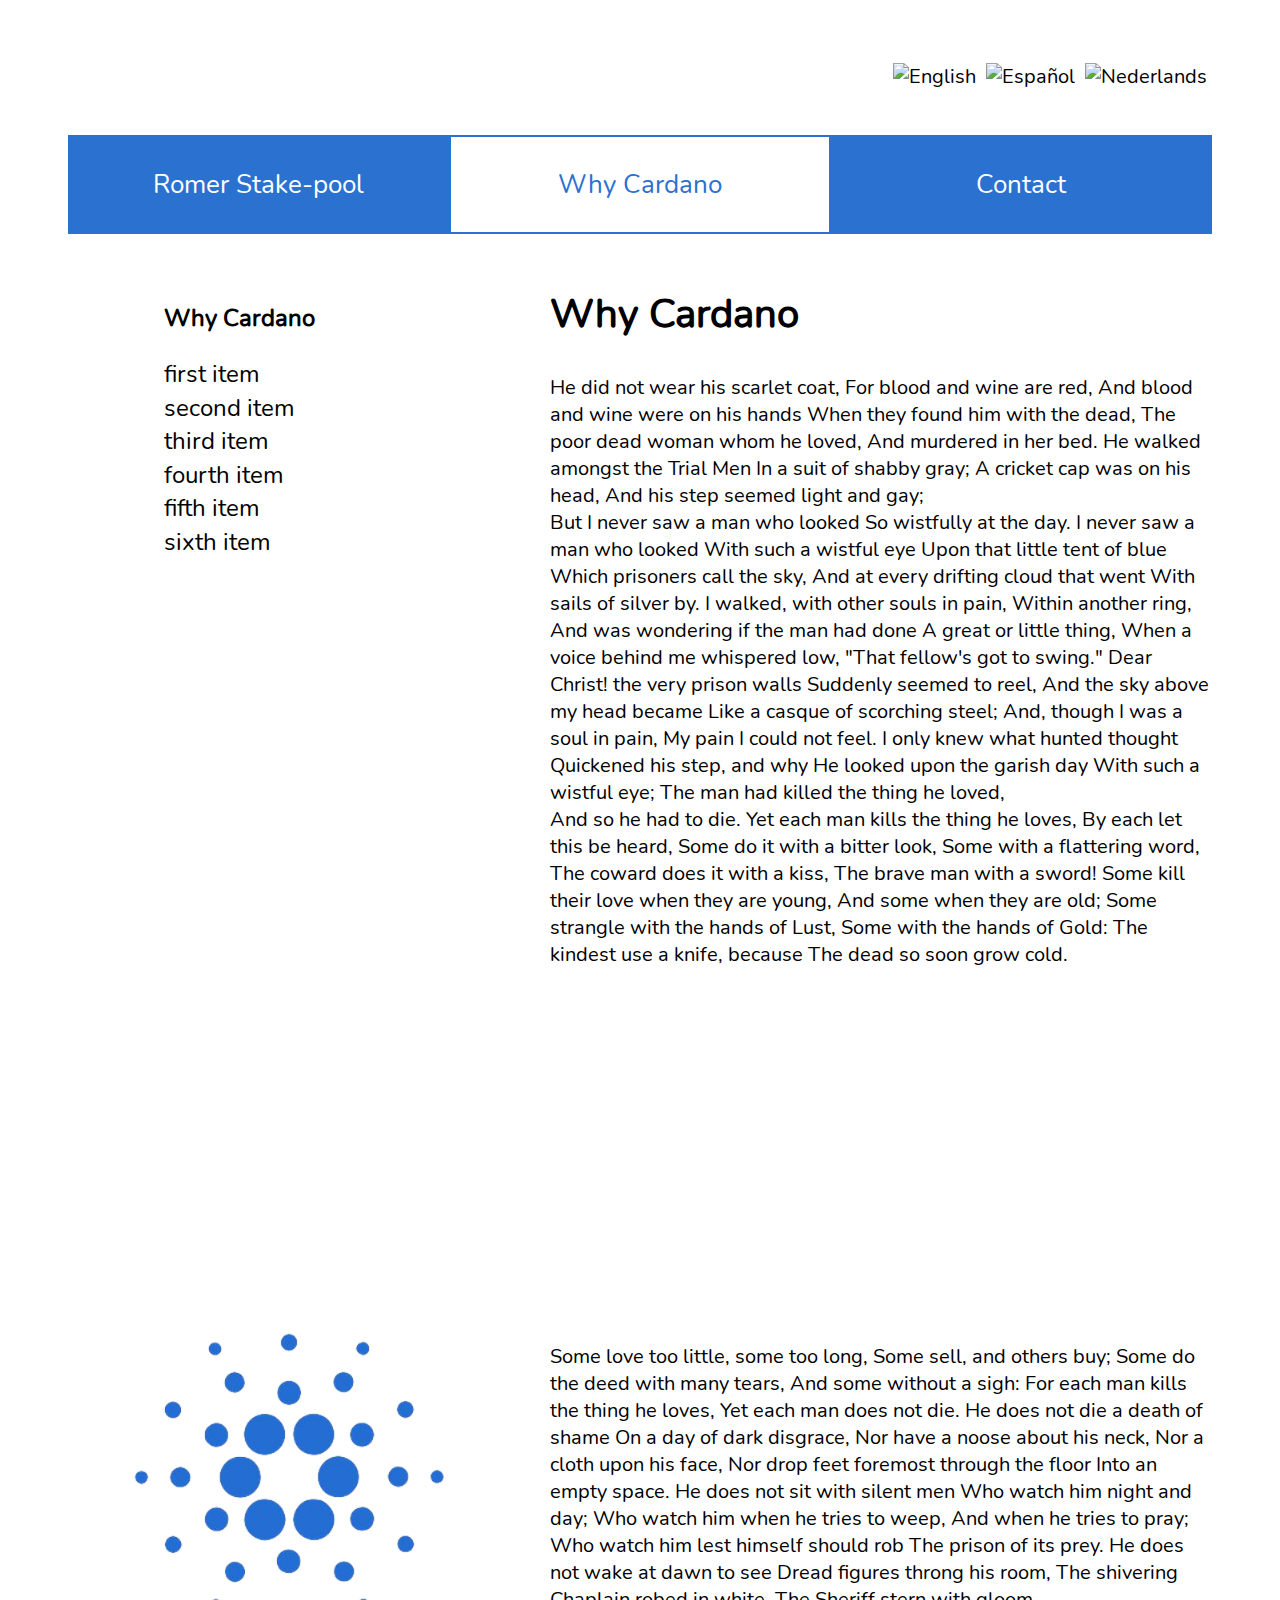
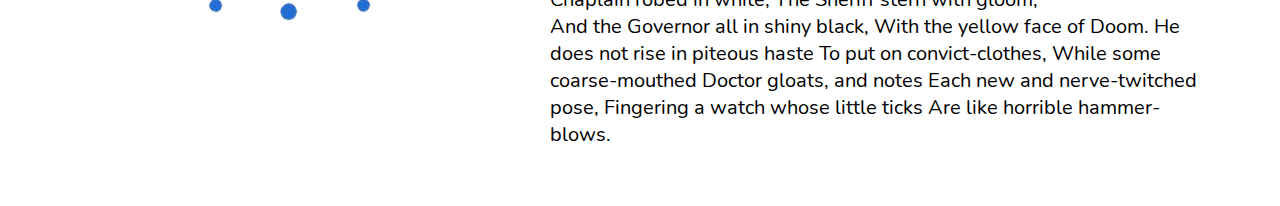
==== about.html @ c76e5693 "concept ontwerp" ====
<!DOCTYPE html>
<html lang="en">

<head>
    <meta charset="UTF-8">
    <meta http-equiv="X-UA-Compatible" content="IE=edge">
    <meta name="viewport" content="width=device-width, initial-scale=1.0">
    <script defer type="text/javascript" src="menu.js"></script>
    <link rel="stylesheet" type="text/css" href="style.css">
    <link rel="stylesheet" type="text/css" href="about.css">
    <title>Romer Stakepool</title>
</head>

<body>

    <header>
        <ul>
            <li><img
                src="https://flagcdn.com/gb.svg"
                height="40"
                alt="English"></li>
            <li><img
                src="https://flagcdn.com/es.svg"
                height="40"
                alt="Español"></li>
                <li><img
                    src="https://flagcdn.com/nl.svg"
                    height="40"
                    alt="Nederlands"></li>
        </ul>
    </header>

    <nav class="nav">
        <ul>
            <li><a href="index.html">Romer Stake-pool</a> </li>
            <li><a href="about.html">Why Cardano</a> </li>
            <li><a href="contact.html">Contact</a></li>
        </ul>
    </nav>

    <div class="about-container">
        <nav class="secondary-nav">
            <span>Why Cardano</span>
            <ul>
            <li class = "menu-item" id = "first-item">first item
                <ul>
                    <li>subitem 1A</li>
                    <li>subitem 1B</li>
                    <li>subitem 1C</li>
                    <li>subitem 1D</li>
                </ul>
            </li>
            <li>
            <li class = "menu-item" id = "second-item">second item
                <ul>
                    <li>subitem 2A</li>
                    <li>subitem 2B</li>
                </ul>
            </li>
            <li>
            <li class = "menu-item" id = "third-item">third item
                <ul>
                    <li>subitem 3A</li>
                    <li>subitem 3B</li>
                    <li>subitem 3C</li>
                    <li>subitem 3D</li>
                    <li>subitem 3E</li>
                    <li>subitem 3F</li>
                    <li>subitem 3G</li>
                </ul>
            </li>
            <li>
            <li class = "menu-item" id = "fourth-item">fourth item
                <ul>
                    <li>subitem 4A</li>
                    <li>subitem 4B</li>
                    <li>subitem 4C</li>
                    <li>subitem 4D</li>
                </ul>
            </li>
            <li>
            <li class = "menu-item" id = "fifth-item">fifth item
                <ul>
                    <li>subitem 5A</li>
                    <li>subitem 5B</li>
                </ul>
            </li>
            <li>
            <li class = "menu-item" id = "sixth-item">sixth item
                <ul>
                    <li>subitem 6A</li>
                    <li>subitem 6B</li>
                    <li>subitem 6C</li>
                    <li>subitem 6D</li>
                    <li>subitem 6E</li>
                </ul>
            </li>
        </ul>
        </nav>

        <div class="text">
            <h2>Why Cardano</h2>
            <p>He did not wear his scarlet coat,
                For blood and wine are red,
                And blood and wine were on his hands
                When they found him with the dead,
                The poor dead woman whom he loved,
                And murdered in her bed.

                He walked amongst the Trial Men
                In a suit of shabby gray;
                A cricket cap was on his head,
                And his step seemed light and gay; <br />
                But I never saw a man who looked
                So wistfully at the day.

                I never saw a man who looked
                With such a wistful eye
                Upon that little tent of blue
                Which prisoners call the sky,
                And at every drifting cloud that went
                With sails of silver by.

                I walked, with other souls in pain,
                Within another ring,
                And was wondering if the man had done
                A great or little thing,
                When a voice behind me whispered low,
                "That fellow's got to swing."

                Dear Christ! the very prison walls
                Suddenly seemed to reel,
                And the sky above my head became
                Like a casque of scorching steel;
                And, though I was a soul in pain,
                My pain I could not feel.

                I only knew what hunted thought
                Quickened his step, and why
                He looked upon the garish day
                With such a wistful eye;
                The man had killed the thing he loved,<br />
                And so he had to die.

                Yet each man kills the thing he loves,
                By each let this be heard,
                Some do it with a bitter look,
                Some with a flattering word,
                The coward does it with a kiss,
                The brave man with a sword!

                Some kill their love when they are young,
                And some when they are old;
                Some strangle with the hands of Lust,
                Some with the hands of Gold:
                The kindest use a knife, because
                The dead so soon grow cold.
                <iframe width="560" height="315" src="https://www.youtube.com/embed/MtN1YnoL46Q" frameborder="0"
                    allow="accelerometer; autoplay; clipboard-write; encrypted-media; gyroscope; picture-in-picture"
                    allowfullscreen></iframe>
                Some love too little, some too long,
                Some sell, and others buy;
                Some do the deed with many tears,
                And some without a sigh:
                For each man kills the thing he loves,
                Yet each man does not die.

                He does not die a death of shame
                On a day of dark disgrace,
                Nor have a noose about his neck,
                Nor a cloth upon his face,
                Nor drop feet foremost through the floor
                Into an empty space.

                He does not sit with silent men
                Who watch him night and day;
                Who watch him when he tries to weep,
                And when he tries to pray;
                Who watch him lest himself should rob
                The prison of its prey.

                He does not wake at dawn to see
                Dread figures throng his room,
                The shivering Chaplain robed in white,
                The Sheriff stern with gloom,<br />
                And the Governor all in shiny black,
                With the yellow face of Doom.

                He does not rise in piteous haste
                To put on convict-clothes,
                While some coarse-mouthed Doctor gloats, and notes
                Each new and nerve-twitched pose,
                Fingering a watch whose little ticks
                Are like horrible hammer-blows.


            </p>
        </div>

        <div class="logo">
            <img src="logo.png" width="400px" alt="Cardano Logo">
        </div>
    </div>
    </div>
</body>

</html>
---- style.css ----
@font-face {
  font-family: Nunito;
  src: url(Nunito-Regular.ttf);
}

body {
  padding: 1.5em 3em;
  font-family: Nunito;
  font-size: 20px;
}

h2 {
  font-size: 40px;
}

header {
  margin-bottom: 2em;
}

header ul {
  display: -webkit-box;
  display: -ms-flexbox;
  display: flex;
  -webkit-box-pack: end;
      -ms-flex-pack: end;
          justify-content: flex-end;
}

header ul li {
  margin: 5px;
}

.nav ul {
  display: -webkit-box;
  display: -ms-flexbox;
  display: flex;
  -webkit-box-align: stretch;
      -ms-flex-align: stretch;
          align-items: stretch;
}

.nav ul li {
  width: 30vw;
  padding: 30px;
  border: solid #2a71d0 2px;
  text-align: center;
  background-color: #2a71d0;
  font-size: 26px;
}

.nav ul li a {
  color: white;
}

.nav ul li:nth-child(2) {
  background-color: white;
}

.nav ul li:nth-child(2) a {
  color: #2a71d0;
}

.container {
  display: -ms-grid;
  display: grid;
  -ms-grid-columns: 0.8fr 1.2fr;
      grid-template-columns: 0.8fr 1.2fr;
  -ms-grid-rows: 0.2fr 1fr 1fr;
      grid-template-rows: 0.2fr 1fr 1fr;
  gap: 2em 2em;
      grid-template-areas: "a d" "b d" "c d";
}

.ptwidget {
  -ms-grid-row: 1;
  -ms-grid-column: 1;
  grid-area: a;
  margin-top: 2em;
}

.logo {
  -ms-grid-row: 2;
  -ms-grid-column: 1;
  grid-area: b;
  -ms-grid-column-align: center;
      justify-self: center;
}

.img {
  -ms-grid-row: 3;
  -ms-grid-column: 1;
  grid-area: c;
  -ms-grid-column-align: center;
      justify-self: center;
}

.text {
  -ms-grid-row: 1;
  -ms-grid-row-span: 3;
  -ms-grid-column: 2;
  grid-area: d;
}

.text iframe {
  display: block;
  margin: 1.5em auto;
}

ul {
  list-style: none;
  -webkit-padding-start: 0;
          padding-inline-start: 0;
}

a {
  text-decoration: none;
}

a:hover {
  text-decoration: underline;
}

.form {
  width: 60vw;
  margin: 0 auto;
}

.form textarea {
  width: 60vw;
  border: 2px #2a71d0 solid;
  border-radius: 2px;
  font-size: 20px;
}

.form input {
  width: 40vw;
  font-size: 20px;
  border: 2px #2a71d0 solid;
  border-radius: 2px;
}

.form button {
  padding: 0.8em;
  font-size: 18px;
  background-color: #2a71d0;
  color: white;
}

footer {
  font-size: 12px;
}

footer a {
  color: #2a71d0;
}

@media (max-width: 700px) {
  .container {
    display: block;
  }
  .text {
    width: 90vw;
  }
}
/*# sourceMappingURL=style.css.map */
---- about.css ----
.about-container {
  display: -ms-grid;
  display: grid;
  -ms-grid-columns: 0.8fr 1.2fr;
      grid-template-columns: 0.8fr 1.2fr;
  -ms-grid-rows: 1fr 0.5fr;
      grid-template-rows: 1fr 0.5fr;
  gap: 2em 2em;
      grid-template-areas: "a c" "b c";
}

.secondary-nav {
  -ms-grid-row: 1;
  -ms-grid-column: 1;
  grid-area: a;
  padding-top: 2em;
  padding-left: 4em;
  font-size: 24px;
}

.secondary-nav span {
  font-weight: 800;
}

.secondary-nav li {
  cursor: pointer;
  max-height: 1.4em;
  overflow: hidden;
}

.secondary-nav li ul {
  -webkit-margin-start: 25px;
          margin-inline-start: 25px;
}

.secondary-nav .visible {
  max-height: -webkit-fit-content;
  max-height: -moz-fit-content;
  max-height: fit-content;
  -webkit-transition: 0.8s ease-in;
  transition: 0.8s ease-in;
}

.text {
  -ms-grid-row: 1;
  -ms-grid-row-span: 2;
  -ms-grid-column: 2;
  grid-area: c;
}

.logo {
  -ms-grid-row: 2;
  -ms-grid-column: 1;
  grid-area: b;
}

@media (max-width: 700px) {
  .about-container {
    display: block;
  }
}
/*# sourceMappingURL=about.css.map */
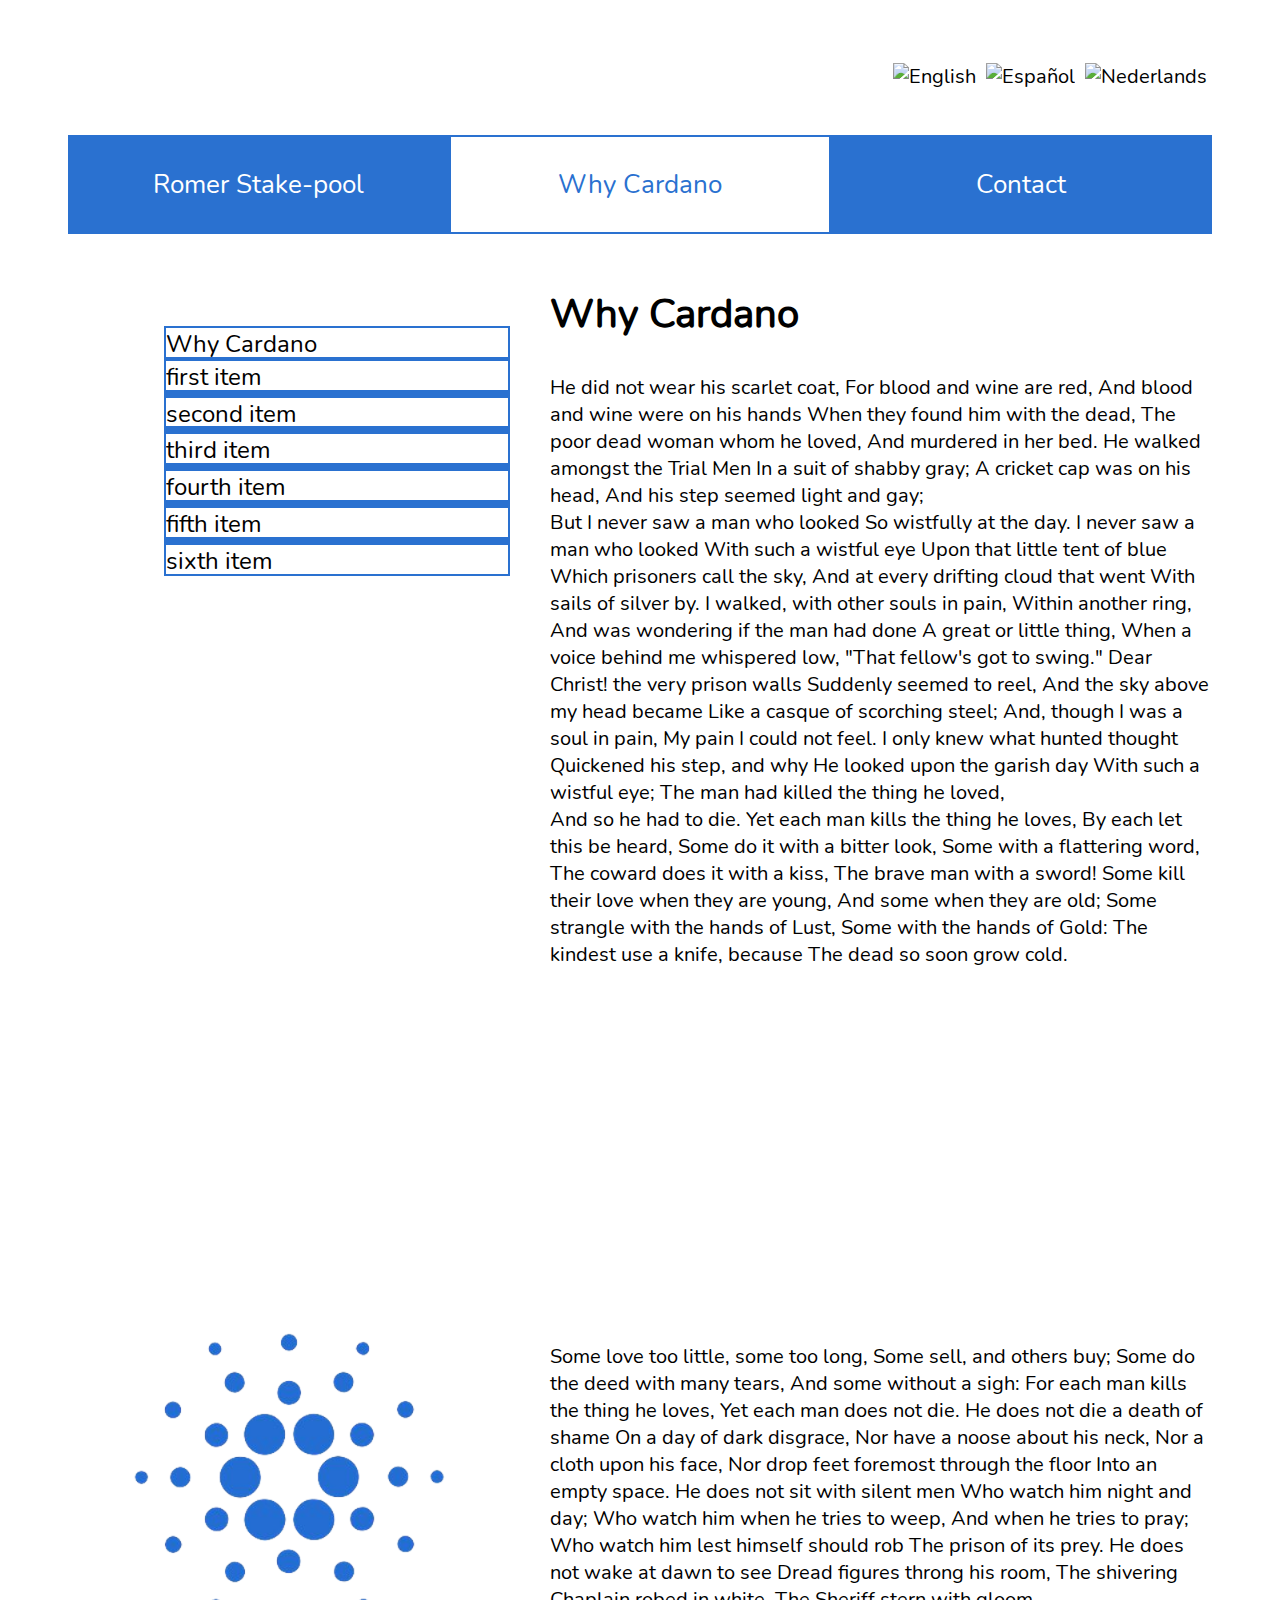
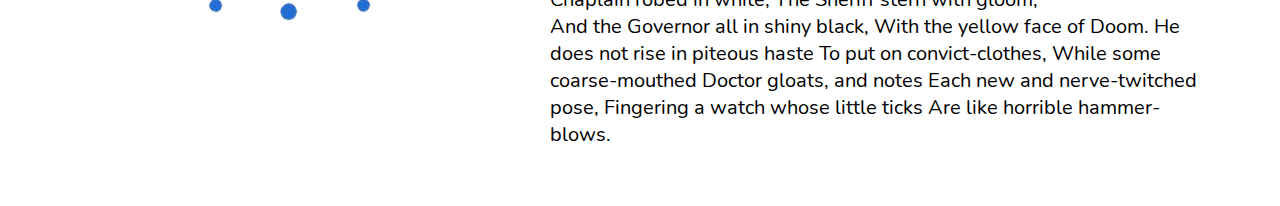
==== commit 3ee529b3: "border menu toegevoegd" ====
--- a/about.html
+++ b/about.html
@@ -40,8 +40,9 @@
 
     <div class="about-container">
         <nav class="secondary-nav">
-            <span>Why Cardano</span>
+            
             <ul>
+                <li class = "title">Why Cardano</li>
             <li class = "menu-item" id = "first-item">first item
                 <ul>
                     <li>subitem 1A</li>
--- a/about.css
+++ b/about.css
@@ -21,17 +21,22 @@
 
 .secondary-nav span {
   font-weight: 800;
+  color: white;
+  background-color: #2a71d0;
+  padding: 0.8em;
 }
 
 .secondary-nav li {
   cursor: pointer;
-  max-height: 1.4em;
+  max-height: 1.2em;
   overflow: hidden;
+  border: solid #2a71d0 2px;
 }
 
 .secondary-nav li ul {
   -webkit-margin-start: 25px;
           margin-inline-start: 25px;
+  border: none;
 }
 
 .secondary-nav .visible {
